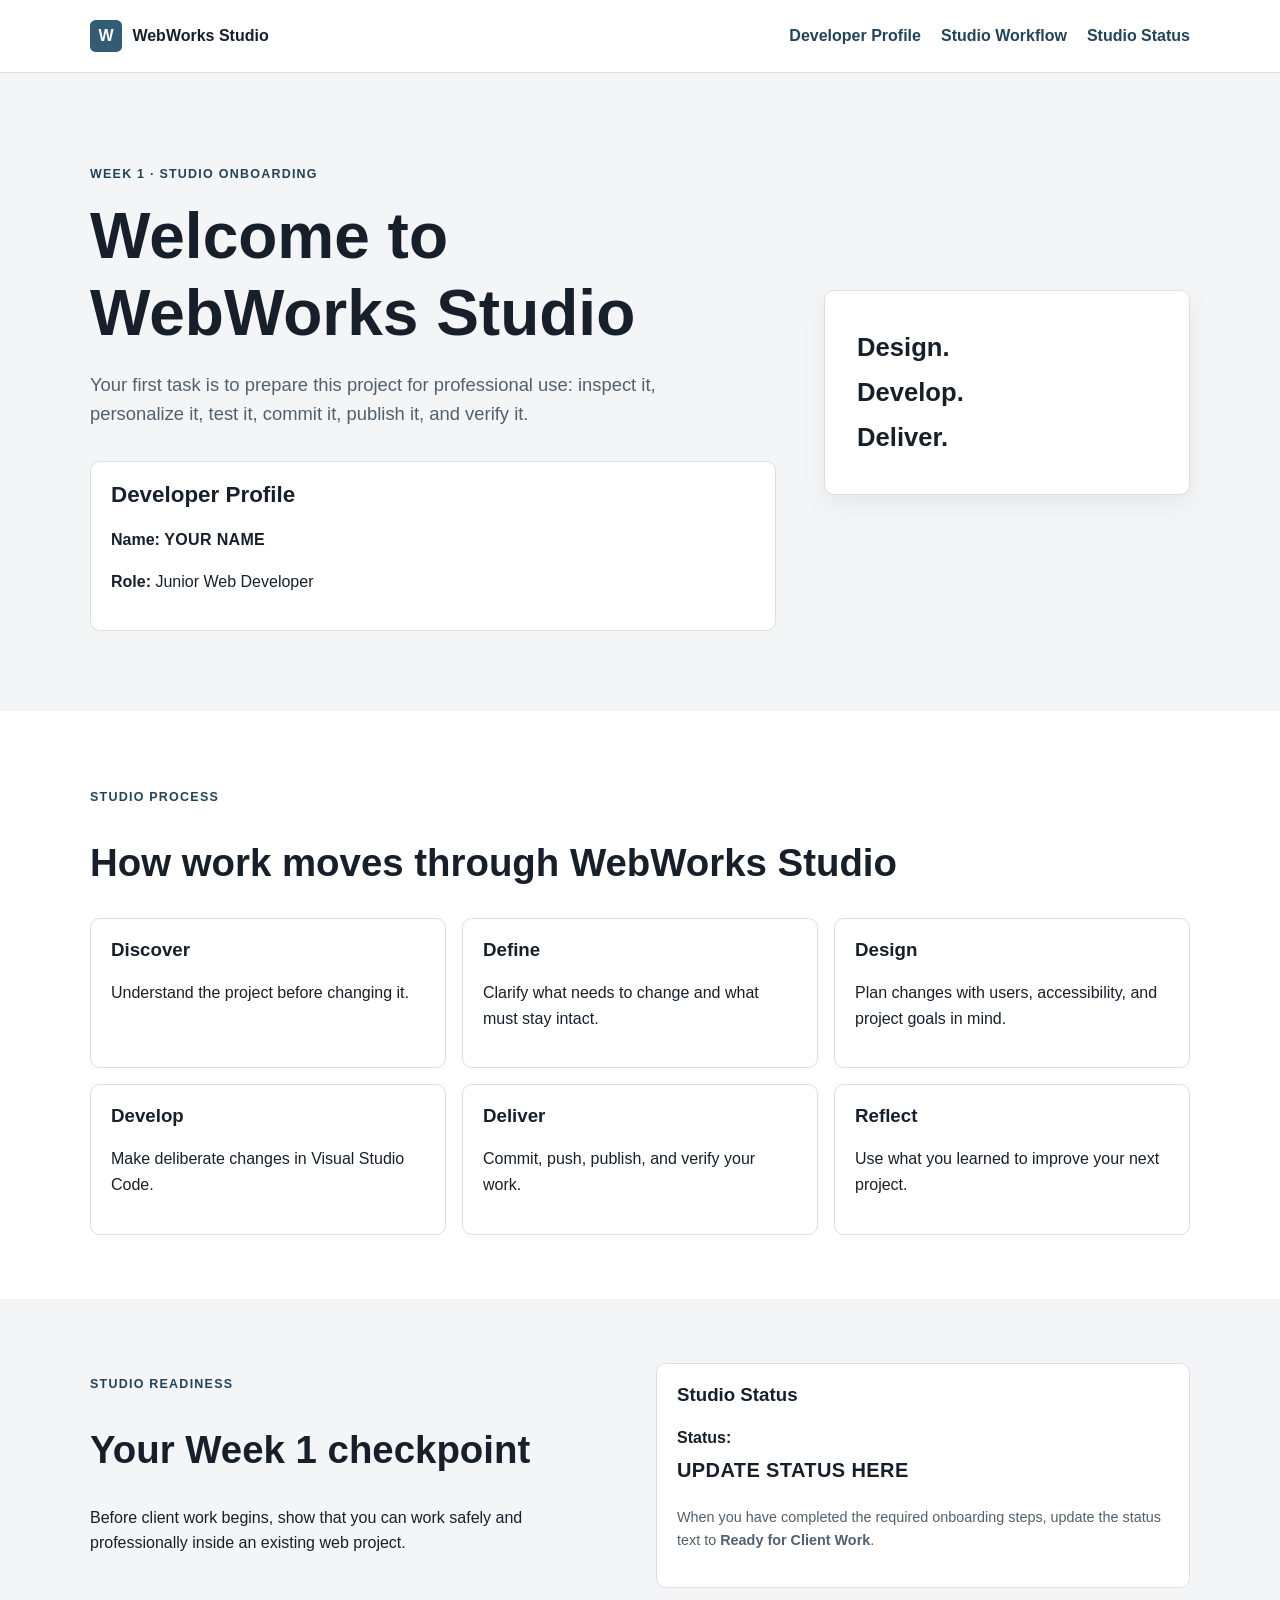
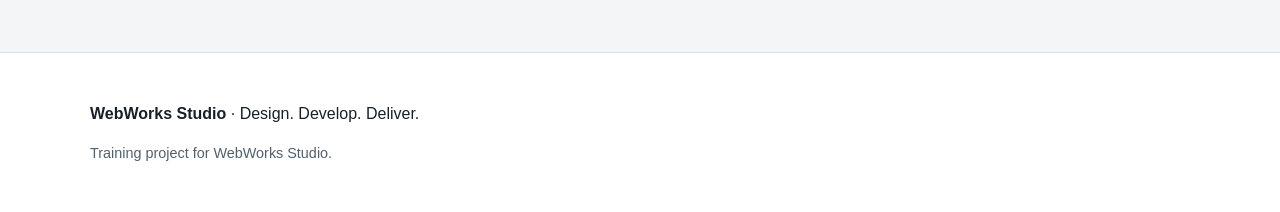
==== index.html @ 849c1912 "Added Files Hopefully after restarting this should work and no errors" ====
<!doctype html>
<html lang="en">
<head>
  <meta charset="utf-8">
  <meta name="viewport" content="width=device-width, initial-scale=1">
  <title>WebWorks Studio | Studio Onboarding</title>
  <link rel="stylesheet" href="css/styles.css">
</head>
<body>
  <a class="skip-link" href="#main-content">Skip to main content</a>

  <header class="site-header">
    <div class="container header-inner">
      <a class="brand" href="index.html" aria-label="WebWorks Studio home">
        <span class="brand-mark" aria-hidden="true">W</span>
        <span>WebWorks Studio</span>
      </a>

      <nav aria-label="Primary navigation">
        <ul class="nav-list">
          <li><a href="#profile">Developer Profile</a></li>
          <li><a href="#workflow">Studio Workflow</a></li>
          <li><a href="#status">Studio Status</a></li>
        </ul>
      </nav>
    </div>
  </header>

  <main id="main-content">
    <section class="hero" id="profile">
      <div class="container hero-grid">
        <div>
          <p class="eyebrow">Week 1 · Studio Onboarding</p>
          <h1>Welcome to WebWorks Studio</h1>
          <p class="lead">
            Your first task is to prepare this project for professional use:
            inspect it, personalize it, test it, commit it, publish it, and verify it.
          </p>

          <div class="profile-card" aria-labelledby="developer-heading">
            <h2 id="developer-heading">Developer Profile</h2>
            <p><strong>Name:</strong> <span class="placeholder">YOUR NAME</span></p>
            <p><strong>Role:</strong> Junior Web Developer</p>
          </div>
        </div>

        <div class="hero-card" aria-label="WebWorks Studio motto">
          <p>Design.</p>
          <p>Develop.</p>
          <p>Deliver.</p>
        </div>
      </div>
    </section>

    <section class="section" id="workflow">
      <div class="container">
        <p class="eyebrow">Studio Process</p>
        <h2>How work moves through WebWorks Studio</h2>

        <div class="workflow-grid">
          <article class="card">
            <h3>Discover</h3>
            <p>Understand the project before changing it.</p>
          </article>

          <article class="card">
            <h3>Define</h3>
            <p>Clarify what needs to change and what must stay intact.</p>
          </article>

          <article class="card">
            <h3>Design</h3>
            <p>Plan changes with users, accessibility, and project goals in mind.</p>
          </article>

          <article class="card">
            <h3>Develop</h3>
            <p>Make deliberate changes in Visual Studio Code.</p>
          </article>

          <article class="card">
            <h3>Deliver</h3>
            <p>Commit, push, publish, and verify your work.</p>
          </article>

          <article class="card">
            <h3>Reflect</h3>
            <p>Use what you learned to improve your next project.</p>
          </article>
        </div>
      </div>
    </section>

    <section class="section section-alt" id="status">
      <div class="container two-column">
        <div>
          <p class="eyebrow">Studio Readiness</p>
          <h2>Your Week 1 checkpoint</h2>
          <p>
            Before client work begins, show that you can work safely and professionally
            inside an existing web project.
          </p>
        </div>

        <div class="check-card">
          <h3>Studio Status</h3>
          <p class="status-label"><strong>Status:</strong></p>
          <p class="status-value placeholder">UPDATE STATUS HERE</p>
          <p class="small">
            When you have completed the required onboarding steps, update the status
            text to <strong>Ready for Client Work</strong>.
          </p>
        </div>
      </div>
    </section>
  </main>

  <footer class="site-footer">
    <div class="container">
      <p><strong>WebWorks Studio</strong> · Design. Develop. Deliver.</p>
      <p class="small">Training project for WebWorks Studio.</p>
    </div>
  </footer>
</body>
</html>
---- css/styles.css ----
:root {
  --ink: #17202a;
  --muted: #52606d;
  --paper: #ffffff;
  --soft: #f3f5f7;
  --accent: #315c74;
  --accent-dark: #234457;
  --border: #d9e0e5;
  --max-width: 1100px;
}

* { box-sizing: border-box; }

html { scroll-behavior: smooth; }

body {
  margin: 0;
  font-family: Arial, Helvetica, sans-serif;
  line-height: 1.6;
  color: var(--ink);
  background: var(--paper);
}

a { color: var(--accent-dark); }

a:focus-visible {
  outline: 3px solid #111;
  outline-offset: 3px;
}

.container {
  width: min(92%, var(--max-width));
  margin-inline: auto;
}

.skip-link {
  position: absolute;
  left: -9999px;
  top: 0;
  background: #fff;
  padding: .75rem 1rem;
  z-index: 10;
}

.skip-link:focus {
  left: 1rem;
  top: 1rem;
}

.site-header {
  border-bottom: 1px solid var(--border);
  background: #fff;
}

.header-inner {
  min-height: 72px;
  display: flex;
  align-items: center;
  justify-content: space-between;
  gap: 2rem;
}

.brand {
  display: inline-flex;
  align-items: center;
  gap: .65rem;
  color: var(--ink);
  text-decoration: none;
  font-weight: 700;
}

.brand-mark {
  display: grid;
  place-items: center;
  width: 2rem;
  height: 2rem;
  border-radius: .35rem;
  background: var(--accent);
  color: #fff;
}

.nav-list {
  display: flex;
  gap: 1.25rem;
  list-style: none;
  padding: 0;
  margin: 0;
}

.nav-list a {
  text-decoration: none;
  font-weight: 600;
}

.hero {
  padding: 5rem 0;
  background: var(--soft);
}

.hero-grid {
  display: grid;
  grid-template-columns: 1.5fr .8fr;
  gap: 3rem;
  align-items: center;
}

.eyebrow {
  text-transform: uppercase;
  letter-spacing: .1em;
  font-size: .78rem;
  font-weight: 700;
  color: var(--accent-dark);
}

h1, h2, h3 { line-height: 1.2; }

h1 {
  font-size: clamp(2.4rem, 5vw, 4.5rem);
  margin: .3rem 0 1rem;
}

h2 {
  font-size: clamp(1.8rem, 3vw, 2.5rem);
}

.lead {
  max-width: 62ch;
  font-size: 1.15rem;
  color: var(--muted);
}

.hero-card,
.profile-card,
.card,
.check-card {
  border: 1px solid var(--border);
  border-radius: .6rem;
  background: #fff;
}

.hero-card {
  padding: 2rem;
  box-shadow: 0 10px 25px rgba(0, 0, 0, .06);
}

.hero-card p {
  margin: .25rem 0;
  font-size: 1.6rem;
  font-weight: 700;
}

.profile-card {
  margin-top: 2rem;
  padding: 1.25rem;
}

.profile-card h2 {
  margin-top: 0;
  font-size: 1.4rem;
}

.placeholder {
  font-weight: 700;
  letter-spacing: .02em;
}

.section { padding: 4rem 0; }

.section-alt { background: var(--soft); }

.workflow-grid {
  display: grid;
  grid-template-columns: repeat(3, 1fr);
  gap: 1rem;
  margin-top: 2rem;
}

.card,
.check-card {
  padding: 1.25rem;
}

.card h3,
.check-card h3 {
  margin-top: 0;
}

.two-column {
  display: grid;
  grid-template-columns: 1fr 1fr;
  gap: 2rem;
  align-items: start;
}

.status-label {
  margin-bottom: .25rem;
}

.status-value {
  margin-top: 0;
  font-size: 1.25rem;
}

.site-footer {
  padding: 2rem 0;
  border-top: 1px solid var(--border);
}

.small {
  font-size: .9rem;
  color: var(--muted);
}

@media (max-width: 760px) {
  .header-inner {
    align-items: flex-start;
    flex-direction: column;
    padding: 1rem 0;
  }

  .nav-list {
    flex-wrap: wrap;
  }

  .hero-grid,
  .two-column,
  .workflow-grid {
    grid-template-columns: 1fr;
  }

  .hero {
    padding: 3rem 0;
  }
}
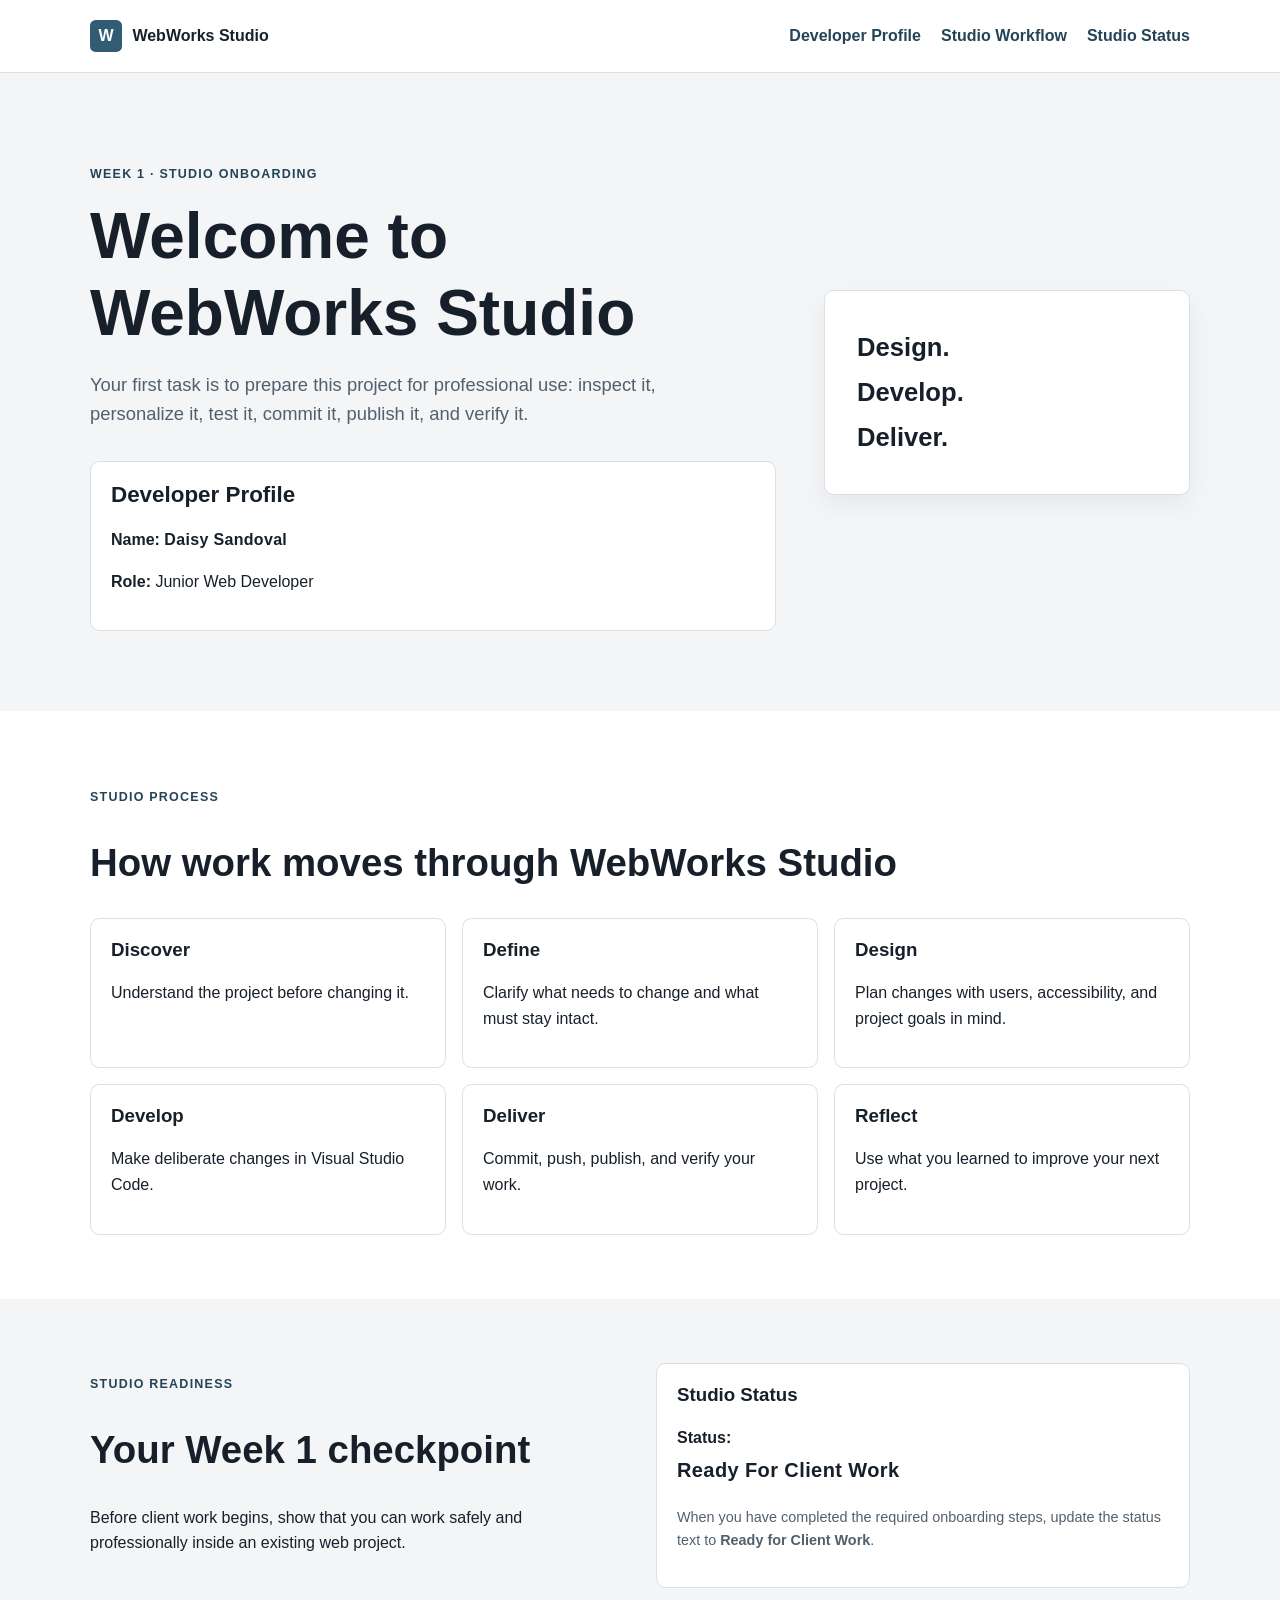
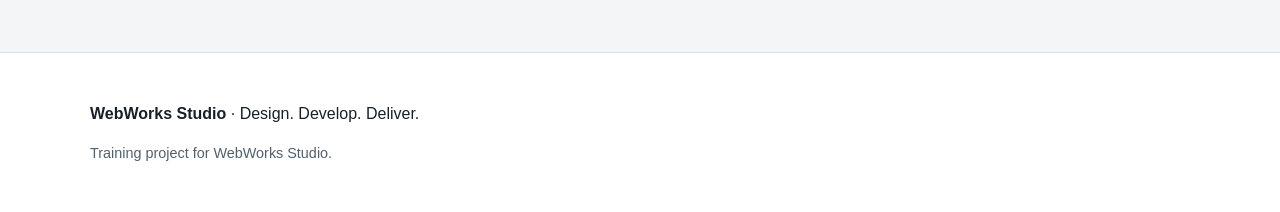
==== commit 527e4450: "Update WebWorks Studios Fixed the original problem will do another test as a safety precaution. upda" ====
--- a/index.html
+++ b/index.html
@@ -39,7 +39,7 @@
 
           <div class="profile-card" aria-labelledby="developer-heading">
             <h2 id="developer-heading">Developer Profile</h2>
-            <p><strong>Name:</strong> <span class="placeholder">YOUR NAME</span></p>
+            <p><strong>Name:</strong> <span class="placeholder">Daisy Sandoval</span></p>
             <p><strong>Role:</strong> Junior Web Developer</p>
           </div>
         </div>
@@ -105,7 +105,7 @@
         <div class="check-card">
           <h3>Studio Status</h3>
           <p class="status-label"><strong>Status:</strong></p>
-          <p class="status-value placeholder">UPDATE STATUS HERE</p>
+          <p class="status-value placeholder">Ready For Client Work</p>
           <p class="small">
             When you have completed the required onboarding steps, update the status
             text to <strong>Ready for Client Work</strong>.
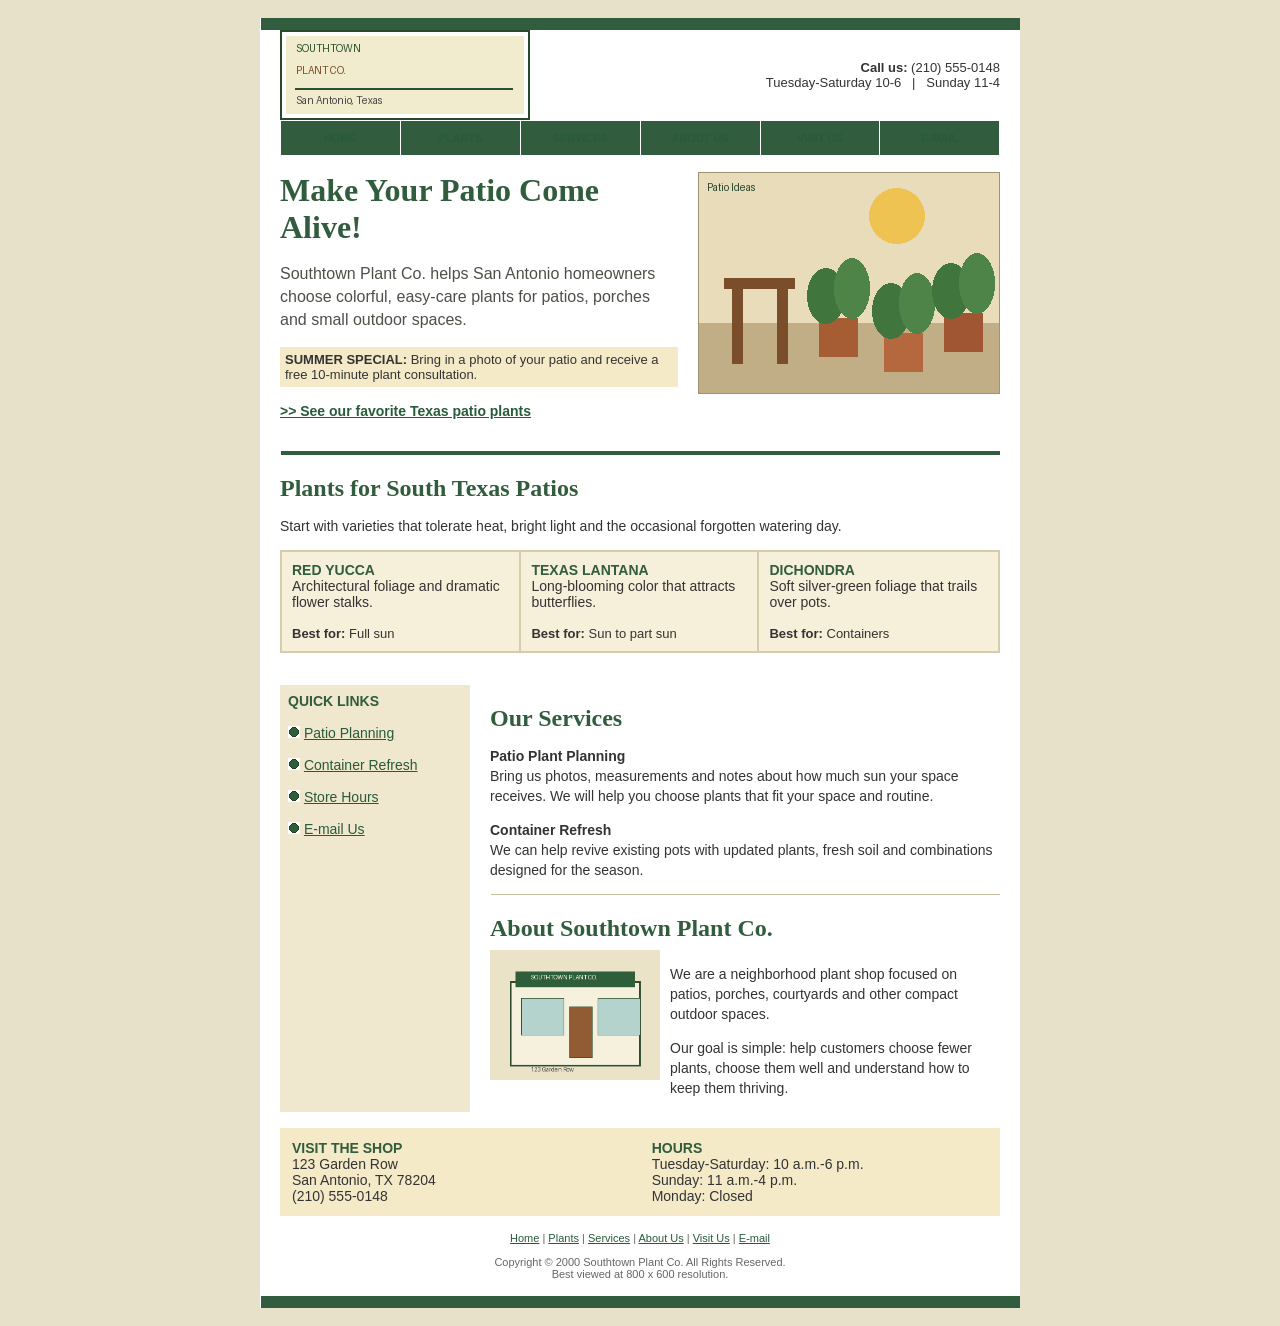
==== commit d1dabe37: "legacy-modernization/ Long Day just Working." ====
--- a/index.html
+++ b/index.html
@@ -1,125 +1,250 @@
-<!doctype html>
-<html lang="en">
+<!DOCTYPE HTML PUBLIC "-//W3C//DTD HTML 4.01 Transitional//EN"
+  "http://www.w3.org/TR/html4/loose.dtd">
+<html>
 <head>
-  <meta charset="utf-8">
-  <meta name="viewport" content="width=device-width, initial-scale=1">
-  <title>WebWorks Studio | Studio Onboarding</title>
-  <link rel="stylesheet" href="css/styles.css">
+  <title>Southtown Plant Co. - San Antonio Plants and Patio Ideas</title>
+  <meta http-equiv="Content-Type" content="text/html; charset=utf-8">
+  <meta name="description" content="Southtown Plant Co. offers plants and patio ideas for San Antonio homes.">
+  <link rel="stylesheet" type="text/css" href="css/site.css">
 </head>
-<body>
-  <a class="skip-link" href="#main-content">Skip to main content</a>
-
-  <header class="site-header">
-    <div class="container header-inner">
-      <a class="brand" href="index.html" aria-label="WebWorks Studio home">
-        <span class="brand-mark" aria-hidden="true">W</span>
-        <span>WebWorks Studio</span>
-      </a>
-
-      <nav aria-label="Primary navigation">
-        <ul class="nav-list">
-          <li><a href="#profile">Developer Profile</a></li>
-          <li><a href="#workflow">Studio Workflow</a></li>
-          <li><a href="#status">Studio Status</a></li>
-        </ul>
-      </nav>
-    </div>
-  </header>
-
-  <main id="main-content">
-    <section class="hero" id="profile">
-      <div class="container hero-grid">
-        <div>
-          <p class="eyebrow">Week 1 · Studio Onboarding</p>
-          <h1>Welcome to WebWorks Studio</h1>
-          <p class="lead">
-            Your first task is to prepare this project for professional use:
-            inspect it, personalize it, test it, commit it, publish it, and verify it.
-          </p>
-
-          <div class="profile-card" aria-labelledby="developer-heading">
-            <h2 id="developer-heading">Developer Profile</h2>
-            <p><strong>Name:</strong> <span class="placeholder">Daisy Sandoval</span></p>
-            <p><strong>Role:</strong> Junior Web Developer</p>
-          </div>
-        </div>
-
-        <div class="hero-card" aria-label="WebWorks Studio motto">
-          <p>Design.</p>
-          <p>Develop.</p>
-          <p>Deliver.</p>
-        </div>
+
+<body bgcolor="#E8E1C9" text="#333333" link="#285B39" vlink="#6C4E32" alink="#993300">
+
+<center>
+
+<table width="760" border="0" cellspacing="0" cellpadding="0" bgcolor="#FFFFFF">
+  <tr>
+    <td colspan="3" height="12" bgcolor="#315C3D">
+      <img src="images/spacer.gif" width="1" height="12" alt="">
+    </td>
+  </tr>
+
+  <tr>
+    <td width="20"><img src="images/spacer.gif" width="20" height="1" alt=""></td>
+    <td width="720">
+
+      <table width="720" border="0" cellspacing="0" cellpadding="0">
+        <tr>
+          <td width="270" valign="middle">
+            <a href="index.html"><img src="images/logo.gif" width="250" height="90" border="0" alt="Southtown Plant Company"></a>
+          </td>
+          <td width="450" align="right" valign="middle">
+            <font face="Arial, Helvetica, sans-serif" size="2">
+              <b>Call us:</b> (210) 555-0148<br>
+              Tuesday-Saturday 10-6 &nbsp; | &nbsp; Sunday 11-4
+            </font>
+          </td>
+        </tr>
+      </table>
+
+      <table width="720" border="0" cellspacing="1" cellpadding="0" bgcolor="#FFFFFF">
+        <tr>
+          <td class="navcell" width="120" align="center"><a href="index.html">HOME</a></td>
+          <td class="navcell" width="120" align="center"><a href="#plants">PLANTS</a></td>
+          <td class="navcell" width="120" align="center"><a href="#services">SERVICES</a></td>
+          <td class="navcell" width="120" align="center"><a href="#about">ABOUT US</a></td>
+          <td class="navcell" width="120" align="center"><a href="#visit">VISIT US</a></td>
+          <td class="navcell" width="120" align="center"><a href="mailto:hello@example.com">E-MAIL</a></td>
+        </tr>
+      </table>
+
+      <img src="images/spacer.gif" width="1" height="16" alt="">
+
+      <table width="720" border="0" cellspacing="0" cellpadding="0">
+        <tr>
+          <td width="420" valign="top">
+            <font face="Georgia, Times New Roman, serif" size="6" color="#315C3D">
+              <b>Make Your Patio Come Alive!</b>
+            </font>
+
+            <p class="intro">
+              Southtown Plant Co. helps San Antonio homeowners choose colorful,
+              easy-care plants for patios, porches and small outdoor spaces.
+            </p>
+
+            <table border="0" cellspacing="0" cellpadding="5" bgcolor="#F4EAC8">
+              <tr>
+                <td>
+                  <font face="Arial, Helvetica, sans-serif" size="2">
+                    <b>SUMMER SPECIAL:</b> Bring in a photo of your patio and receive
+                    a free 10-minute plant consultation.
+                  </font>
+                </td>
+              </tr>
+            </table>
+
+            <p><a href="#plants"><b>&gt;&gt; See our favorite Texas patio plants</b></a></p>
+          </td>
+
+          <td width="20"><img src="images/spacer.gif" width="20" height="1" alt=""></td>
+
+          <td width="280" valign="top" align="right">
+            <img src="images/patio.gif" width="300" height="220"
+                 alt="Sunny patio with potted plants and a chair" class="photo">
+          </td>
+        </tr>
+      </table>
+
+      <br>
+
+      <table width="720" border="0" cellspacing="0" cellpadding="0">
+        <tr>
+          <td bgcolor="#315C3D" height="4"><img src="images/spacer.gif" width="1" height="4" alt=""></td>
+        </tr>
+      </table>
+
+      <a name="plants"></a>
+      <h2>Plants for South Texas Patios</h2>
+      <p>
+        Start with varieties that tolerate heat, bright light and the occasional forgotten watering day.
+      </p>
+
+      <table width="720" border="1" bordercolor="#D5CCAE" cellspacing="0" cellpadding="10">
+        <tr bgcolor="#F6F0DA">
+          <td width="240" valign="top">
+            <b><font color="#315C3D">RED YUCCA</font></b><br>
+            Architectural foliage and dramatic flower stalks.<br><br>
+            <font size="2"><b>Best for:</b> Full sun</font>
+          </td>
+
+          <td width="240" valign="top">
+            <b><font color="#315C3D">TEXAS LANTANA</font></b><br>
+            Long-blooming color that attracts butterflies.<br><br>
+            <font size="2"><b>Best for:</b> Sun to part sun</font>
+          </td>
+
+          <td width="240" valign="top">
+            <b><font color="#315C3D">DICHONDRA</font></b><br>
+            Soft silver-green foliage that trails over pots.<br><br>
+            <font size="2"><b>Best for:</b> Containers</font>
+          </td>
+        </tr>
+      </table>
+
+      <br><br>
+
+      <table width="720" border="0" cellspacing="0" cellpadding="0">
+        <tr>
+          <td width="190" valign="top" bgcolor="#EFE7CE">
+
+            <table width="190" border="0" cellspacing="0" cellpadding="8">
+              <tr>
+                <td>
+                  <b><font color="#315C3D">QUICK LINKS</font></b><br><br>
+
+                  <img src="images/bullet.gif" width="12" height="12" alt="">
+                  <a href="#services">Patio Planning</a><br><br>
+
+                  <img src="images/bullet.gif" width="12" height="12" alt="">
+                  <a href="#services">Container Refresh</a><br><br>
+
+                  <img src="images/bullet.gif" width="12" height="12" alt="">
+                  <a href="#visit">Store Hours</a><br><br>
+
+                  <img src="images/bullet.gif" width="12" height="12" alt="">
+                  <a href="mailto:hello@example.com">E-mail Us</a>
+                </td>
+              </tr>
+            </table>
+
+          </td>
+
+          <td width="20"><img src="images/spacer.gif" width="20" height="1" alt=""></td>
+
+          <td width="510" valign="top">
+
+            <a name="services"></a>
+            <h2>Our Services</h2>
+
+            <p><b>Patio Plant Planning</b><br>
+              Bring us photos, measurements and notes about how much sun your space receives.
+              We will help you choose plants that fit your space and routine.
+            </p>
+
+            <p><b>Container Refresh</b><br>
+              We can help revive existing pots with updated plants, fresh soil and combinations
+              designed for the season.
+            </p>
+
+            <table width="510" border="0" cellspacing="0" cellpadding="0">
+              <tr><td height="1" bgcolor="#C8BE9D"><img src="images/spacer.gif" width="1" height="1" alt=""></td></tr>
+            </table>
+
+            <a name="about"></a>
+            <h2>About Southtown Plant Co.</h2>
+
+            <table width="510" border="0" cellspacing="0" cellpadding="0">
+              <tr>
+                <td width="180" valign="top">
+                  <img src="images/storefront.gif" width="170" height="130"
+                       alt="Southtown Plant Company storefront">
+                </td>
+                <td width="330" valign="top">
+                  <p>
+                    We are a neighborhood plant shop focused on patios, porches,
+                    courtyards and other compact outdoor spaces.
+                  </p>
+                  <p>
+                    Our goal is simple: help customers choose fewer plants,
+                    choose them well and understand how to keep them thriving.
+                  </p>
+                </td>
+              </tr>
+            </table>
+
+          </td>
+        </tr>
+      </table>
+
+      <br>
+
+      <a name="visit"></a>
+      <table width="720" border="0" cellspacing="0" cellpadding="12" bgcolor="#F4EAC8">
+        <tr>
+          <td width="360" valign="top">
+            <b><font color="#315C3D">VISIT THE SHOP</font></b><br>
+            123 Garden Row<br>
+            San Antonio, TX 78204<br>
+            (210) 555-0148
+          </td>
+
+          <td width="360" valign="top">
+            <b><font color="#315C3D">HOURS</font></b><br>
+            Tuesday-Saturday: 10 a.m.-6 p.m.<br>
+            Sunday: 11 a.m.-4 p.m.<br>
+            Monday: Closed
+          </td>
+        </tr>
+      </table>
+
+      <br>
+
+      <div align="center" class="footertext">
+        <a href="index.html">Home</a> |
+        <a href="#plants">Plants</a> |
+        <a href="#services">Services</a> |
+        <a href="#about">About Us</a> |
+        <a href="#visit">Visit Us</a> |
+        <a href="mailto:hello@example.com">E-mail</a>
+        <br><br>
+        Copyright &copy; 2000 Southtown Plant Co. All Rights Reserved.<br>
+        Best viewed at 800 x 600 resolution.
       </div>
-    </section>
-
-    <section class="section" id="workflow">
-      <div class="container">
-        <p class="eyebrow">Studio Process</p>
-        <h2>How work moves through WebWorks Studio</h2>
-
-        <div class="workflow-grid">
-          <article class="card">
-            <h3>Discover</h3>
-            <p>Understand the project before changing it.</p>
-          </article>
-
-          <article class="card">
-            <h3>Define</h3>
-            <p>Clarify what needs to change and what must stay intact.</p>
-          </article>
-
-          <article class="card">
-            <h3>Design</h3>
-            <p>Plan changes with users, accessibility, and project goals in mind.</p>
-          </article>
-
-          <article class="card">
-            <h3>Develop</h3>
-            <p>Make deliberate changes in Visual Studio Code.</p>
-          </article>
-
-          <article class="card">
-            <h3>Deliver</h3>
-            <p>Commit, push, publish, and verify your work.</p>
-          </article>
-
-          <article class="card">
-            <h3>Reflect</h3>
-            <p>Use what you learned to improve your next project.</p>
-          </article>
-        </div>
-      </div>
-    </section>
-
-    <section class="section section-alt" id="status">
-      <div class="container two-column">
-        <div>
-          <p class="eyebrow">Studio Readiness</p>
-          <h2>Your Week 1 checkpoint</h2>
-          <p>
-            Before client work begins, show that you can work safely and professionally
-            inside an existing web project.
-          </p>
-        </div>
-
-        <div class="check-card">
-          <h3>Studio Status</h3>
-          <p class="status-label"><strong>Status:</strong></p>
-          <p class="status-value placeholder">Ready For Client Work</p>
-          <p class="small">
-            When you have completed the required onboarding steps, update the status
-            text to <strong>Ready for Client Work</strong>.
-          </p>
-        </div>
-      </div>
-    </section>
-  </main>
-
-  <footer class="site-footer">
-    <div class="container">
-      <p><strong>WebWorks Studio</strong> · Design. Develop. Deliver.</p>
-      <p class="small">Training project for WebWorks Studio.</p>
-    </div>
-  </footer>
+
+      <br>
+
+    </td>
+    <td width="20"><img src="images/spacer.gif" width="20" height="1" alt=""></td>
+  </tr>
+
+  <tr>
+    <td colspan="3" height="12" bgcolor="#315C3D">
+      <img src="images/spacer.gif" width="1" height="12" alt="">
+    </td>
+  </tr>
+</table>
+
+</center>
+
 </body>
 </html>
--- a/css/site.css
+++ b/css/site.css
@@ -0,0 +1,92 @@
+/* Southtown Plant Co. legacy style sheet
+   Last updated: 08/17/2000
+*/
+
+body {
+  margin-top: 18px;
+  margin-bottom: 18px;
+  font-family: Arial, Helvetica, sans-serif;
+  font-size: 14px;
+}
+
+p {
+  font-family: Arial, Helvetica, sans-serif;
+  font-size: 14px;
+  line-height: 20px;
+}
+
+.intro {
+  font-family: Arial, Helvetica, sans-serif;
+  font-size: 16px;
+  line-height: 23px;
+  color: #4C5148;
+}
+
+h2 {
+  font-family: Georgia, "Times New Roman", serif;
+  color: #315C3D;
+  font-size: 24px;
+  margin-bottom: 8px;
+}
+
+a {
+  color: #285B39;
+}
+
+a:hover {
+  color: #993300;
+}
+
+.navcell {
+  background-color: #315C3D;
+  height: 34px;
+}
+
+.navcell a {
+  font-family: Arial, Helvetica, sans-serif;
+  color: #FFFFFF;
+  font-size: 11px;
+  font-weight: bold;
+  text-decoration: none;
+}
+
+.navcell a:hover {
+  color: #FFF3B8;
+}
+
+.photo {
+  border: 1px solid #9E9475;
+}
+
+.footertext {
+  font-family: Arial, Helvetica, sans-serif;
+  font-size: 11px;
+  color: #666666;
+}
+
+.footertext a {
+  font-family: Arial, Helvetica, sans-serif;
+  font-size: 11px;
+}
+
+/* old notes
+.green { color: #315C3D; }
+*/
+
+td {
+  font-family: Arial, Helvetica, sans-serif;
+  font-size: 14px;
+}
+
+/* duplicate link rules from later update */
+a:link {
+  color: #285B39;
+}
+
+a:visited {
+  color: #6C4E32;
+}
+
+a:active {
+  color: #993300;
+}
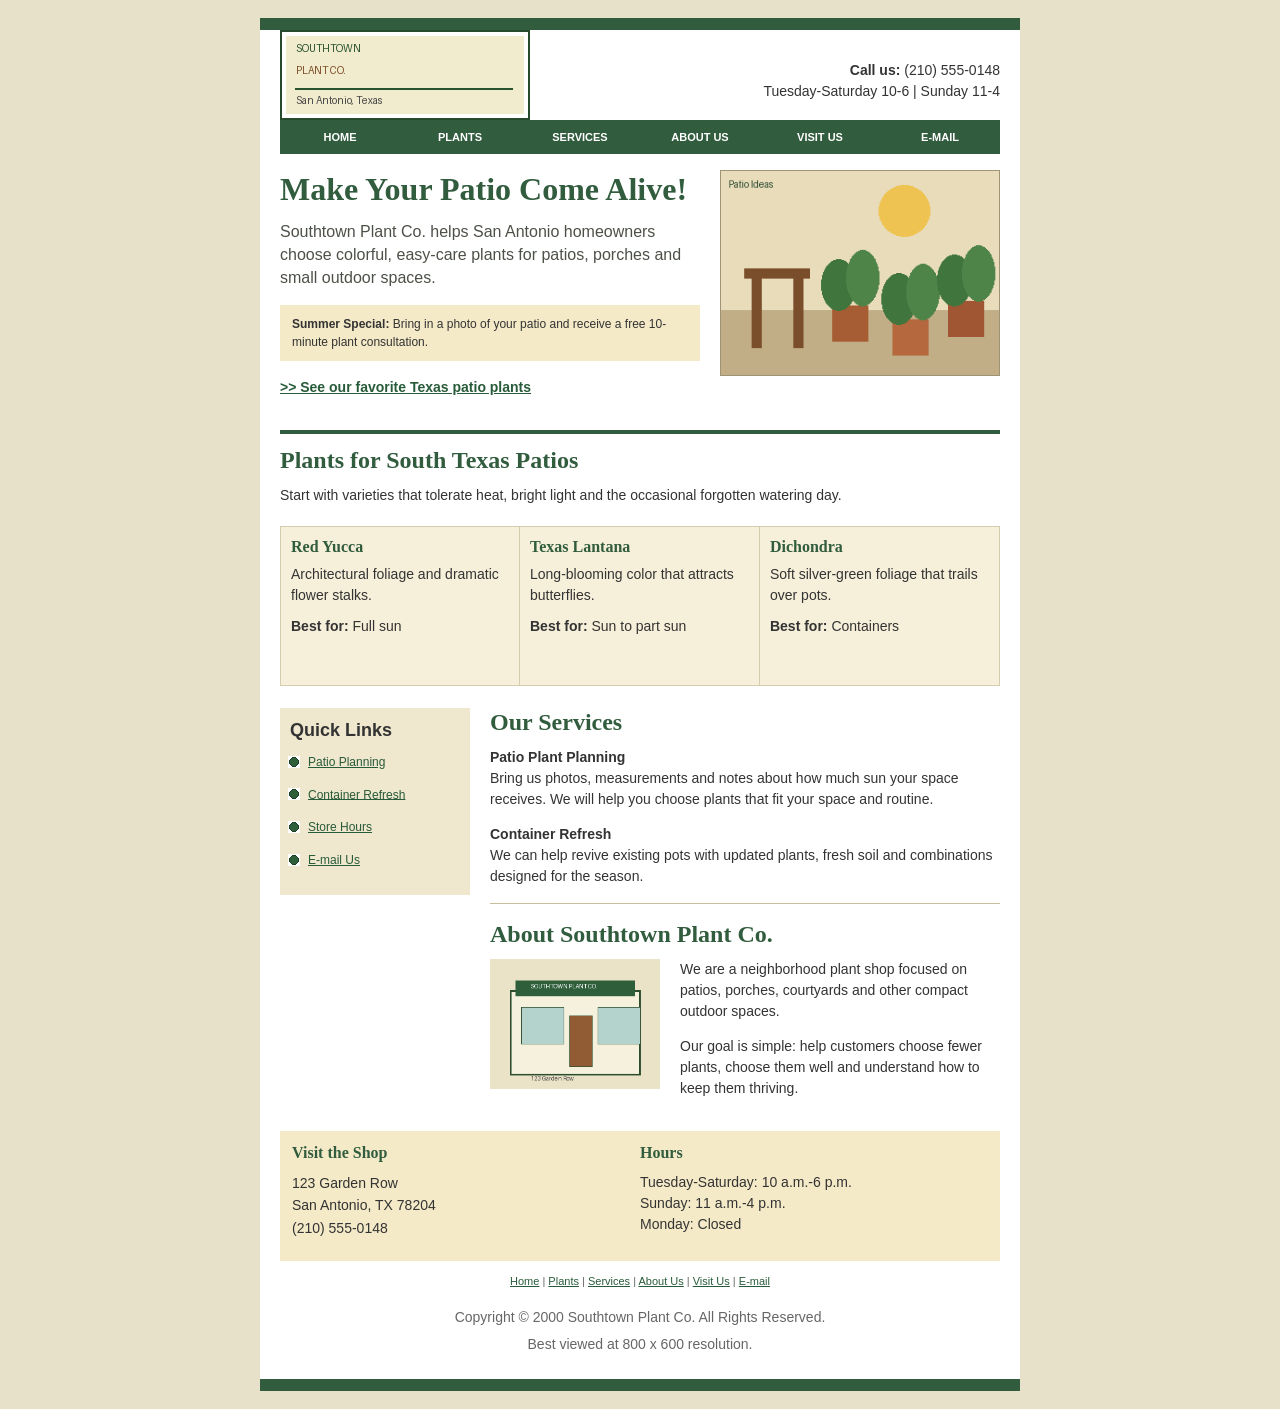
==== commit 05726501: "legacy-modernization/ part 2 Updated the size and made things a bit like updating how the website is" ====
--- a/index.html
+++ b/index.html
@@ -1,185 +1,132 @@
-<!DOCTYPE HTML PUBLIC "-//W3C//DTD HTML 4.01 Transitional//EN"
-  "http://www.w3.org/TR/html4/loose.dtd">
-<html>
-<head>
-  <title>Southtown Plant Co. - San Antonio Plants and Patio Ideas</title>
-  <meta http-equiv="Content-Type" content="text/html; charset=utf-8">
-  <meta name="description" content="Southtown Plant Co. offers plants and patio ideas for San Antonio homes.">
-  <link rel="stylesheet" type="text/css" href="css/site.css">
-</head>
+<!DOCTYPE html>
+<html lang="en">
+  <head>
+    <meta charset="utf-8">
+    <title>Southtown Plant Co. | San Antonio Plants &amp; Patio Ideas</title>
+    <meta name="description" content="Southtown Plant Co. offers plants and patio ideas for San Antonio homes.">
+    <meta name="viewport" content="width=device-width, initial-scale=1">
+    <link rel="stylesheet" href="css/site.css">
+  </head>
 
-<body bgcolor="#E8E1C9" text="#333333" link="#285B39" vlink="#6C4E32" alink="#993300">
+  <body>
+    <a class="skip-link" href="#main-content">Skip to main content</a>
 
-<center>
+    <div class="page-shell">
+      <div class="top-bar" aria-hidden="true"></div>
 
-<table width="760" border="0" cellspacing="0" cellpadding="0" bgcolor="#FFFFFF">
-  <tr>
-    <td colspan="3" height="12" bgcolor="#315C3D">
-      <img src="images/spacer.gif" width="1" height="12" alt="">
-    </td>
-  </tr>
+      <header class="site-header">
+        <div class="content-frame masthead">
+          <a class="brand" href="index.html" aria-label="Southtown Plant Co. home">
+            <img src="images/logo.gif" width="250" height="90" alt="Southtown Plant Company">
+          </a>
 
-  <tr>
-    <td width="20"><img src="images/spacer.gif" width="20" height="1" alt=""></td>
-    <td width="720">
+          <div class="contact-info" aria-label="Contact information">
+            <p><strong>Call us:</strong> (210) 555-0148</p>
+            <p>Tuesday-Saturday 10-6 | Sunday 11-4</p>
+          </div>
+        </div>
 
-      <table width="720" border="0" cellspacing="0" cellpadding="0">
-        <tr>
-          <td width="270" valign="middle">
-            <a href="index.html"><img src="images/logo.gif" width="250" height="90" border="0" alt="Southtown Plant Company"></a>
-          </td>
-          <td width="450" align="right" valign="middle">
-            <font face="Arial, Helvetica, sans-serif" size="2">
-              <b>Call us:</b> (210) 555-0148<br>
-              Tuesday-Saturday 10-6 &nbsp; | &nbsp; Sunday 11-4
-            </font>
-          </td>
-        </tr>
-      </table>
+        <nav class="main-nav" aria-label="Main navigation">
+          <ul>
+            <li><a href="index.html">Home</a></li>
+            <li><a href="#plants">Plants</a></li>
+            <li><a href="#services">Services</a></li>
+            <li><a href="#about">About Us</a></li>
+            <li><a href="#visit">Visit Us</a></li>
+            <li><a href="mailto:hello@example.com">E-mail</a></li>
+          </ul>
+        </nav>
+      </header>
 
-      <table width="720" border="0" cellspacing="1" cellpadding="0" bgcolor="#FFFFFF">
-        <tr>
-          <td class="navcell" width="120" align="center"><a href="index.html">HOME</a></td>
-          <td class="navcell" width="120" align="center"><a href="#plants">PLANTS</a></td>
-          <td class="navcell" width="120" align="center"><a href="#services">SERVICES</a></td>
-          <td class="navcell" width="120" align="center"><a href="#about">ABOUT US</a></td>
-          <td class="navcell" width="120" align="center"><a href="#visit">VISIT US</a></td>
-          <td class="navcell" width="120" align="center"><a href="mailto:hello@example.com">E-MAIL</a></td>
-        </tr>
-      </table>
-
-      <img src="images/spacer.gif" width="1" height="16" alt="">
-
-      <table width="720" border="0" cellspacing="0" cellpadding="0">
-        <tr>
-          <td width="420" valign="top">
-            <font face="Georgia, Times New Roman, serif" size="6" color="#315C3D">
-              <b>Make Your Patio Come Alive!</b>
-            </font>
+      <main id="main-content" class="content-frame">
+        <section class="hero" aria-labelledby="hero-heading">
+          <div class="hero-copy">
+            <h1 id="hero-heading">Make Your Patio Come Alive!</h1>
 
             <p class="intro">
               Southtown Plant Co. helps San Antonio homeowners choose colorful,
               easy-care plants for patios, porches and small outdoor spaces.
             </p>
 
-            <table border="0" cellspacing="0" cellpadding="5" bgcolor="#F4EAC8">
-              <tr>
-                <td>
-                  <font face="Arial, Helvetica, sans-serif" size="2">
-                    <b>SUMMER SPECIAL:</b> Bring in a photo of your patio and receive
-                    a free 10-minute plant consultation.
-                  </font>
-                </td>
-              </tr>
-            </table>
+            <div class="promo-banner" role="note">
+              <strong>Summer Special:</strong> Bring in a photo of your patio and receive
+              a free 10-minute plant consultation.
+            </div>
 
-            <p><a href="#plants"><b>&gt;&gt; See our favorite Texas patio plants</b></a></p>
-          </td>
+            <p class="cta"><a href="#plants">&gt;&gt; See our favorite Texas patio plants</a></p>
+          </div>
 
-          <td width="20"><img src="images/spacer.gif" width="20" height="1" alt=""></td>
+          <div class="hero-media">
+            <img src="images/patio.gif" width="300" height="220" alt="Sunny patio with potted plants and a chair" class="photo">
+          </div>
+        </section>
 
-          <td width="280" valign="top" align="right">
-            <img src="images/patio.gif" width="300" height="220"
-                 alt="Sunny patio with potted plants and a chair" class="photo">
-          </td>
-        </tr>
-      </table>
+        <div class="divider" aria-hidden="true"></div>
 
-      <br>
+        <section id="plants" aria-labelledby="plants-heading">
+          <h2 id="plants-heading">Plants for South Texas Patios</h2>
+          <p>
+            Start with varieties that tolerate heat, bright light and the occasional forgotten watering day.
+          </p>
 
-      <table width="720" border="0" cellspacing="0" cellpadding="0">
-        <tr>
-          <td bgcolor="#315C3D" height="4"><img src="images/spacer.gif" width="1" height="4" alt=""></td>
-        </tr>
-      </table>
+          <ul class="plant-grid" aria-label="Plant recommendations">
+            <li class="plant-item">
+              <h3>Red Yucca</h3>
+              <p>Architectural foliage and dramatic flower stalks.</p>
+              <p><strong>Best for:</strong> Full sun</p>
+            </li>
 
-      <a name="plants"></a>
-      <h2>Plants for South Texas Patios</h2>
-      <p>
-        Start with varieties that tolerate heat, bright light and the occasional forgotten watering day.
-      </p>
+            <li class="plant-item">
+              <h3>Texas Lantana</h3>
+              <p>Long-blooming color that attracts butterflies.</p>
+              <p><strong>Best for:</strong> Sun to part sun</p>
+            </li>
 
-      <table width="720" border="1" bordercolor="#D5CCAE" cellspacing="0" cellpadding="10">
-        <tr bgcolor="#F6F0DA">
-          <td width="240" valign="top">
-            <b><font color="#315C3D">RED YUCCA</font></b><br>
-            Architectural foliage and dramatic flower stalks.<br><br>
-            <font size="2"><b>Best for:</b> Full sun</font>
-          </td>
+            <li class="plant-item">
+              <h3>Dichondra</h3>
+              <p>Soft silver-green foliage that trails over pots.</p>
+              <p><strong>Best for:</strong> Containers</p>
+            </li>
+          </ul>
+        </section>
 
-          <td width="240" valign="top">
-            <b><font color="#315C3D">TEXAS LANTANA</font></b><br>
-            Long-blooming color that attracts butterflies.<br><br>
-            <font size="2"><b>Best for:</b> Sun to part sun</font>
-          </td>
+        <div class="content-columns">
+          <aside class="quick-links" aria-labelledby="quick-links-heading">
+            <h2 id="quick-links-heading">Quick Links</h2>
+            <ul>
+              <li><img src="images/bullet.gif" width="12" height="12" alt="" aria-hidden="true"><a href="#services">Patio Planning</a></li>
+              <li><img src="images/bullet.gif" width="12" height="12" alt="" aria-hidden="true"><a href="#services">Container Refresh</a></li>
+              <li><img src="images/bullet.gif" width="12" height="12" alt="" aria-hidden="true"><a href="#visit">Store Hours</a></li>
+              <li><img src="images/bullet.gif" width="12" height="12" alt="" aria-hidden="true"><a href="mailto:hello@example.com">E-mail Us</a></li>
+            </ul>
+          </aside>
 
-          <td width="240" valign="top">
-            <b><font color="#315C3D">DICHONDRA</font></b><br>
-            Soft silver-green foliage that trails over pots.<br><br>
-            <font size="2"><b>Best for:</b> Containers</font>
-          </td>
-        </tr>
-      </table>
+          <div class="services-column">
+            <section id="services" aria-labelledby="services-heading">
+              <h2 id="services-heading">Our Services</h2>
 
-      <br><br>
+              <p><strong>Patio Plant Planning</strong><br>
+                Bring us photos, measurements and notes about how much sun your space receives.
+                We will help you choose plants that fit your space and routine.
+              </p>
 
-      <table width="720" border="0" cellspacing="0" cellpadding="0">
-        <tr>
-          <td width="190" valign="top" bgcolor="#EFE7CE">
+              <p><strong>Container Refresh</strong><br>
+                We can help revive existing pots with updated plants, fresh soil and combinations
+                designed for the season.
+              </p>
+            </section>
 
-            <table width="190" border="0" cellspacing="0" cellpadding="8">
-              <tr>
-                <td>
-                  <b><font color="#315C3D">QUICK LINKS</font></b><br><br>
+            <div class="rule" aria-hidden="true"></div>
 
-                  <img src="images/bullet.gif" width="12" height="12" alt="">
-                  <a href="#services">Patio Planning</a><br><br>
+            <section id="about" aria-labelledby="about-heading">
+              <h2 id="about-heading">About Southtown Plant Co.</h2>
 
-                  <img src="images/bullet.gif" width="12" height="12" alt="">
-                  <a href="#services">Container Refresh</a><br><br>
+              <div class="about-layout">
+                <figure class="storefront-figure">
+                  <img src="images/storefront.gif" width="170" height="130" alt="Southtown Plant Company storefront">
+                </figure>
 
-                  <img src="images/bullet.gif" width="12" height="12" alt="">
-                  <a href="#visit">Store Hours</a><br><br>
-
-                  <img src="images/bullet.gif" width="12" height="12" alt="">
-                  <a href="mailto:hello@example.com">E-mail Us</a>
-                </td>
-              </tr>
-            </table>
-
-          </td>
-
-          <td width="20"><img src="images/spacer.gif" width="20" height="1" alt=""></td>
-
-          <td width="510" valign="top">
-
-            <a name="services"></a>
-            <h2>Our Services</h2>
-
-            <p><b>Patio Plant Planning</b><br>
-              Bring us photos, measurements and notes about how much sun your space receives.
-              We will help you choose plants that fit your space and routine.
-            </p>
-
-            <p><b>Container Refresh</b><br>
-              We can help revive existing pots with updated plants, fresh soil and combinations
-              designed for the season.
-            </p>
-
-            <table width="510" border="0" cellspacing="0" cellpadding="0">
-              <tr><td height="1" bgcolor="#C8BE9D"><img src="images/spacer.gif" width="1" height="1" alt=""></td></tr>
-            </table>
-
-            <a name="about"></a>
-            <h2>About Southtown Plant Co.</h2>
-
-            <table width="510" border="0" cellspacing="0" cellpadding="0">
-              <tr>
-                <td width="180" valign="top">
-                  <img src="images/storefront.gif" width="170" height="130"
-                       alt="Southtown Plant Company storefront">
-                </td>
-                <td width="330" valign="top">
+                <div class="about-copy">
                   <p>
                     We are a neighborhood plant shop focused on patios, porches,
                     courtyards and other compact outdoor spaces.
@@ -188,63 +135,49 @@
                     Our goal is simple: help customers choose fewer plants,
                     choose them well and understand how to keep them thriving.
                   </p>
-                </td>
-              </tr>
-            </table>
+                </div>
+              </div>
+            </section>
+          </div>
+        </div>
 
-          </td>
-        </tr>
-      </table>
+        <section id="visit" class="visit-section" aria-labelledby="visit-heading">
+          <h2 id="visit-heading" class="sr-only">Visit the shop</h2>
+          <div class="visit-grid">
+            <div class="visit-card">
+              <h3>Visit the Shop</h3>
+              <address>
+                123 Garden Row<br>
+                San Antonio, TX 78204<br>
+                (210) 555-0148
+              </address>
+            </div>
 
-      <br>
+            <div class="visit-card">
+              <h3>Hours</h3>
+              <p>Tuesday-Saturday: 10 a.m.-6 p.m.<br>
+                Sunday: 11 a.m.-4 p.m.<br>
+                Monday: Closed</p>
+            </div>
+          </div>
+        </section>
+      </main>
 
-      <a name="visit"></a>
-      <table width="720" border="0" cellspacing="0" cellpadding="12" bgcolor="#F4EAC8">
-        <tr>
-          <td width="360" valign="top">
-            <b><font color="#315C3D">VISIT THE SHOP</font></b><br>
-            123 Garden Row<br>
-            San Antonio, TX 78204<br>
-            (210) 555-0148
-          </td>
+      <footer class="site-footer">
+        <nav class="footer-nav" aria-label="Footer navigation">
+          <a href="index.html">Home</a> |
+          <a href="#plants">Plants</a> |
+          <a href="#services">Services</a> |
+          <a href="#about">About Us</a> |
+          <a href="#visit">Visit Us</a> |
+          <a href="mailto:hello@example.com">E-mail</a>
+        </nav>
 
-          <td width="360" valign="top">
-            <b><font color="#315C3D">HOURS</font></b><br>
-            Tuesday-Saturday: 10 a.m.-6 p.m.<br>
-            Sunday: 11 a.m.-4 p.m.<br>
-            Monday: Closed
-          </td>
-        </tr>
-      </table>
+        <p>Copyright &copy; 2000 Southtown Plant Co. All Rights Reserved.</p>
+        <p>Best viewed at 800 x 600 resolution.</p>
+      </footer>
 
-      <br>
-
-      <div align="center" class="footertext">
-        <a href="index.html">Home</a> |
-        <a href="#plants">Plants</a> |
-        <a href="#services">Services</a> |
-        <a href="#about">About Us</a> |
-        <a href="#visit">Visit Us</a> |
-        <a href="mailto:hello@example.com">E-mail</a>
-        <br><br>
-        Copyright &copy; 2000 Southtown Plant Co. All Rights Reserved.<br>
-        Best viewed at 800 x 600 resolution.
-      </div>
-
-      <br>
-
-    </td>
-    <td width="20"><img src="images/spacer.gif" width="20" height="1" alt=""></td>
-  </tr>
-
-  <tr>
-    <td colspan="3" height="12" bgcolor="#315C3D">
-      <img src="images/spacer.gif" width="1" height="12" alt="">
-    </td>
-  </tr>
-</table>
-
-</center>
-
-</body>
+      <div class="bottom-bar" aria-hidden="true"></div>
+    </div>
+  </body>
 </html>
--- a/css/site.css
+++ b/css/site.css
@@ -1,92 +1,392 @@
-/* Southtown Plant Co. legacy style sheet
-   Last updated: 08/17/2000
+/* Southtown Plant Co.
+   Legacy stylesheet with a clearer structure and fixed-width layout.
 */
 
+:root {
+  --page-bg: #e8e1c9;
+  --panel-bg: #ffffff;
+  --top-bar: #315c3d;
+  --accent: #315c3d;
+  --dark-accent: #234457;
+  --text: #333333;
+  --muted: #4c5148;
+  --highlight: #f4eac8;
+  --soft: #efe7ce;
+  --rule: #c8be9d;
+  --border: #d5ccae;
+  --link: #285b39;
+  --visited: #6c4e32;
+  --hover: #993300;
+}
+
+* {
+  box-sizing: border-box;
+}
+
+html {
+  scroll-behavior: smooth;
+}
+
 body {
-  margin-top: 18px;
-  margin-bottom: 18px;
+  margin: 0;
+  background: var(--page-bg);
+  color: var(--text);
   font-family: Arial, Helvetica, sans-serif;
   font-size: 14px;
+  line-height: 1.5;
+}
+
+img {
+  display: block;
+  max-width: 100%;
+  height: auto;
+  border: 0;
+}
+
+p,
+li,
+address {
+  font-size: 14px;
+  line-height: 1.5;
 }
 
 p {
-  font-family: Arial, Helvetica, sans-serif;
-  font-size: 14px;
-  line-height: 20px;
+  margin: 0 0 1em;
+}
+
+strong,
+b {
+  font-weight: 700;
+}
+
+a {
+  color: var(--link);
+}
+
+a:hover {
+  color: var(--hover);
+}
+
+a:visited {
+  color: var(--visited);
+}
+
+a:active {
+  color: var(--hover);
+}
+
+a:focus-visible {
+  outline: 3px solid #111111;
+  outline-offset: 3px;
+}
+
+.skip-link {
+  position: absolute;
+  left: -9999px;
+  top: 0;
+  z-index: 10;
+  padding: 0.75rem 1rem;
+  background: #ffffff;
+}
+
+.skip-link:focus {
+  left: 1rem;
+  top: 1rem;
+}
+
+.page-shell {
+  width: 760px;
+  margin: 18px auto;
+  background: var(--panel-bg);
+}
+
+.content-frame {
+  width: 720px;
+  margin: 0 auto;
+}
+
+.top-bar,
+.bottom-bar {
+  height: 12px;
+  background: var(--top-bar);
+}
+
+.site-header {
+  background: #ffffff;
+}
+
+.masthead {
+  overflow: hidden;
+}
+
+.brand {
+  float: left;
+  display: block;
+  width: 270px;
+}
+
+.contact-info {
+  float: right;
+  width: 450px;
+  padding-top: 30px;
+  text-align: right;
+  font-size: 12px;
+}
+
+.contact-info p {
+  margin: 0;
+}
+
+.main-nav {
+  width: 720px;
+  margin: 0 auto;
+}
+
+.main-nav ul {
+  list-style: none;
+  margin: 0;
+  padding: 0;
+  overflow: hidden;
+}
+
+.main-nav li {
+  float: left;
+  width: 120px;
+  height: 34px;
+  background: var(--top-bar);
+  text-align: center;
+}
+
+.main-nav a {
+  display: block;
+  color: #ffffff;
+  font-size: 11px;
+  font-weight: 700;
+  line-height: 34px;
+  text-decoration: none;
+  text-transform: uppercase;
+}
+
+.main-nav a:hover {
+  color: #fff3b8;
+}
+
+.hero {
+  overflow: hidden;
+  padding-top: 16px;
+}
+
+.hero-copy {
+  float: left;
+  width: 420px;
+}
+
+.hero-copy h1,
+.hero-copy h2,
+.hero-copy h3,
+section h2,
+section h3,
+.visit-card h3 {
+  color: var(--accent);
+  font-family: Georgia, "Times New Roman", serif;
+}
+
+h1 {
+  margin: 0 0 12px;
+  font-size: 32px;
+  line-height: 1.2;
+}
+
+h2 {
+  margin: 0 0 10px;
+  font-size: 24px;
+  line-height: 1.2;
+}
+
+h3 {
+  margin: 0 0 10px;
+  font-size: 16px;
+  line-height: 1.2;
 }
 
 .intro {
-  font-family: Arial, Helvetica, sans-serif;
   font-size: 16px;
   line-height: 23px;
-  color: #4C5148;
-}
-
-h2 {
-  font-family: Georgia, "Times New Roman", serif;
-  color: #315C3D;
-  font-size: 24px;
+  color: var(--muted);
+}
+
+.promo-banner {
+  background: var(--highlight);
+  padding: 10px 12px;
+  font-size: 12px;
+}
+
+.promo-banner strong {
+  font-size: 12px;
+}
+
+.cta {
+  margin-top: 16px;
+  font-weight: 700;
+}
+
+.hero-media {
+  float: right;
+  width: 280px;
+  text-align: right;
+}
+
+.photo {
+  border: 1px solid #9e9475;
+}
+
+.divider {
+  height: 4px;
+  margin: 18px 0 12px;
+  background: var(--top-bar);
+}
+
+.plant-grid {
+  list-style: none;
+  margin: 20px 0 0;
+  padding: 0;
+  overflow: hidden;
+}
+
+.plant-item {
+  float: left;
+  width: 33.333%;
+  min-height: 160px;
+  padding: 10px;
+  background: #f6f0da;
+  border: 1px solid var(--border);
+  border-left: none;
+}
+
+.plant-item:first-child {
+  border-left: 1px solid var(--border);
+}
+
+.plant-item h3 {
+  color: var(--accent);
   margin-bottom: 8px;
 }
 
-a {
-  color: #285B39;
-}
-
-a:hover {
-  color: #993300;
-}
-
-.navcell {
-  background-color: #315C3D;
-  height: 34px;
-}
-
-.navcell a {
-  font-family: Arial, Helvetica, sans-serif;
-  color: #FFFFFF;
-  font-size: 11px;
-  font-weight: bold;
-  text-decoration: none;
-}
-
-.navcell a:hover {
-  color: #FFF3B8;
-}
-
-.photo {
-  border: 1px solid #9E9475;
-}
-
-.footertext {
-  font-family: Arial, Helvetica, sans-serif;
+.plant-item p {
+  margin-bottom: 10px;
+}
+
+.content-columns {
+  overflow: hidden;
+  margin-top: 22px;
+}
+
+.quick-links {
+  float: left;
+  width: 190px;
+  background: var(--soft);
+}
+
+.quick-links h2 {
+  font-size: 18px;
+  margin: 0;
+  padding: 12px 10px 0;
+}
+
+.quick-links ul {
+  list-style: none;
+  margin: 0;
+  padding: 10px 8px 12px;
+}
+
+.quick-links li {
+  margin: 0 0 14px;
+  font-size: 12px;
+}
+
+.quick-links img {
+  display: inline-block;
+  vertical-align: middle;
+  margin-right: 8px;
+}
+
+.quick-links a {
+  vertical-align: middle;
+}
+
+.services-column {
+  float: right;
+  width: 510px;
+}
+
+.rule {
+  height: 1px;
+  margin: 16px 0;
+  background: var(--rule);
+}
+
+.about-layout {
+  overflow: hidden;
+}
+
+.storefront-figure {
+  float: left;
+  width: 180px;
+  margin: 0 10px 0 0;
+}
+
+.about-copy {
+  float: right;
+  width: 320px;
+}
+
+.visit-section {
+  margin-top: 18px;
+  background: var(--highlight);
+  padding: 12px;
+}
+
+.visit-grid {
+  overflow: hidden;
+}
+
+.visit-card {
+  float: left;
+  width: 50%;
+}
+
+.visit-card address {
+  font-style: normal;
+  line-height: 1.6;
+}
+
+.site-footer {
+  padding: 12px 0 18px;
+  text-align: center;
   font-size: 11px;
   color: #666666;
 }
 
-.footertext a {
-  font-family: Arial, Helvetica, sans-serif;
+.footer-nav {
+  margin-bottom: 18px;
+}
+
+.footer-nav a {
   font-size: 11px;
 }
 
-/* old notes
-.green { color: #315C3D; }
-*/
-
-td {
-  font-family: Arial, Helvetica, sans-serif;
-  font-size: 14px;
-}
-
-/* duplicate link rules from later update */
-a:link {
-  color: #285B39;
-}
-
-a:visited {
-  color: #6C4E32;
-}
-
-a:active {
-  color: #993300;
-}
+.site-footer p {
+  margin: 0 0 6px;
+}
+
+.sr-only {
+  position: absolute;
+  width: 1px;
+  height: 1px;
+  padding: 0;
+  margin: -1px;
+  overflow: hidden;
+  clip: rect(0, 0, 0, 0);
+  white-space: nowrap;
+  border: 0;
+}
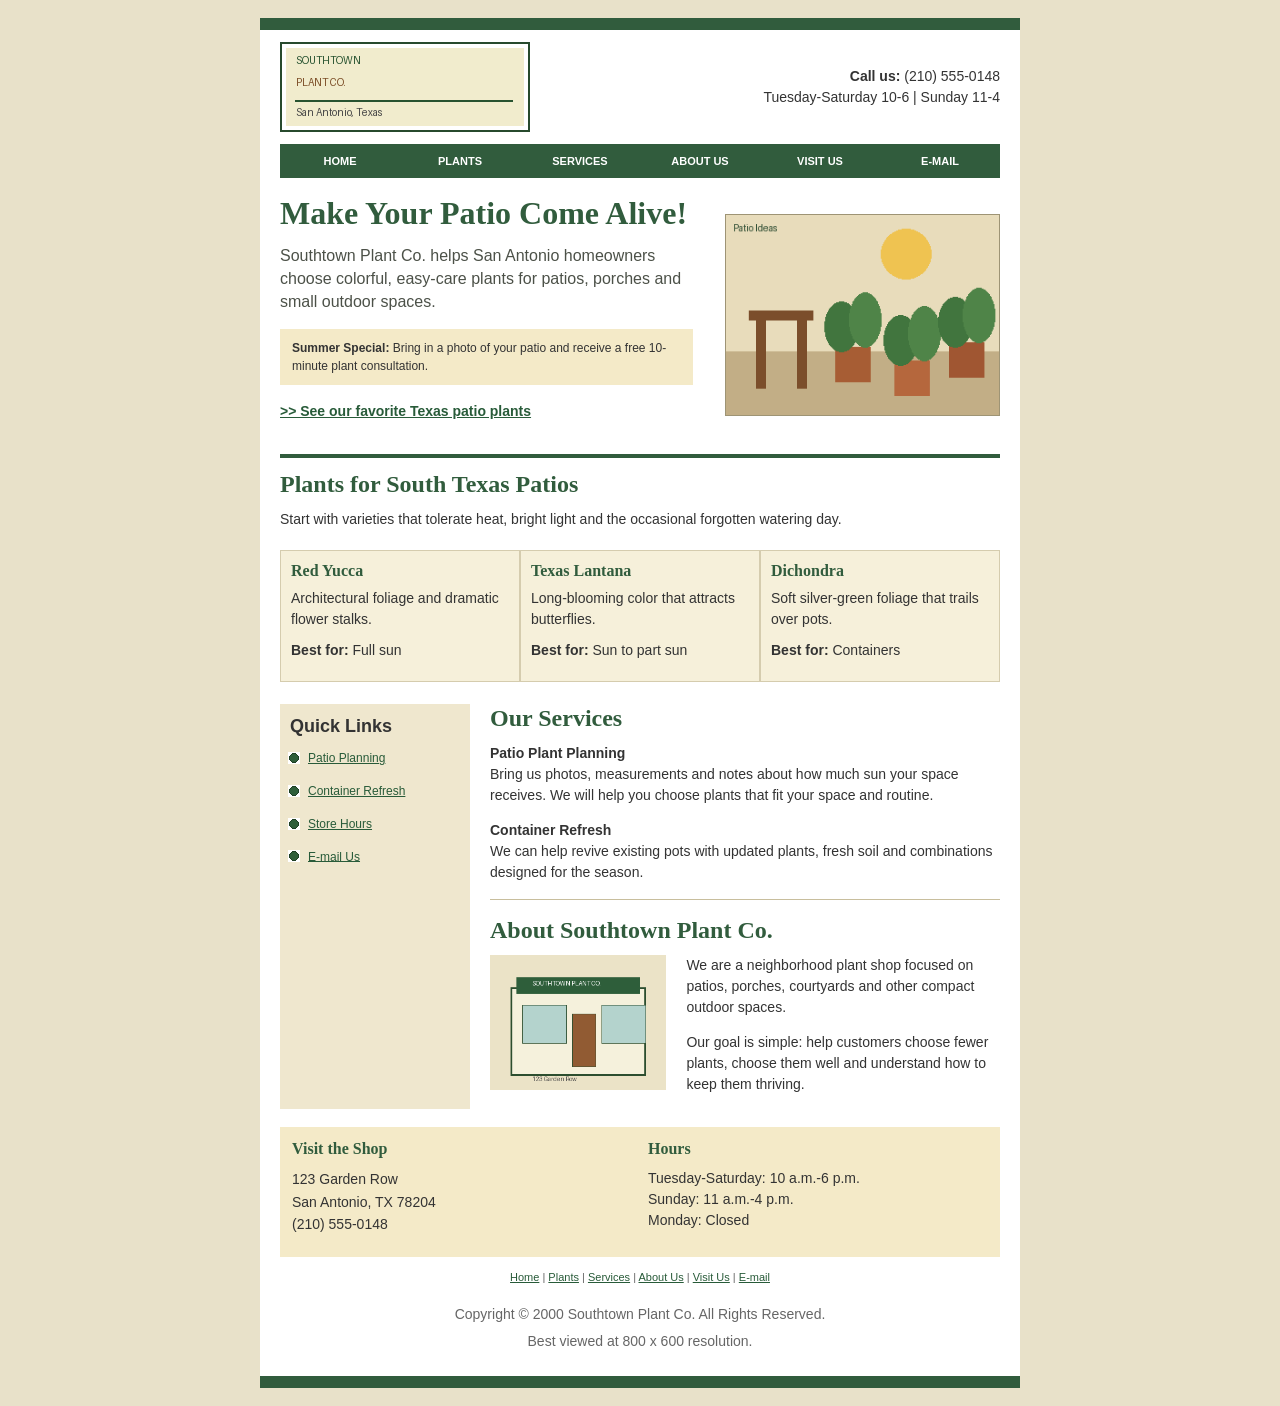
==== commit 5d688441: "index.html update Problem number one was the widths they were fixed making it difficult to scroll wh" ====
--- a/index.html
+++ b/index.html
@@ -17,7 +17,7 @@
       <header class="site-header">
         <div class="content-frame masthead">
           <a class="brand" href="index.html" aria-label="Southtown Plant Co. home">
-            <img src="images/logo.gif" width="250" height="90" alt="Southtown Plant Company">
+            <img src="images/logo.gif" alt="Southtown Plant Company">
           </a>
 
           <div class="contact-info" aria-label="Contact information">
@@ -57,7 +57,7 @@
           </div>
 
           <div class="hero-media">
-            <img src="images/patio.gif" width="300" height="220" alt="Sunny patio with potted plants and a chair" class="photo">
+            <img src="images/patio.gif" alt="Sunny patio with potted plants and a chair" class="photo">
           </div>
         </section>
 
@@ -94,10 +94,10 @@
           <aside class="quick-links" aria-labelledby="quick-links-heading">
             <h2 id="quick-links-heading">Quick Links</h2>
             <ul>
-              <li><img src="images/bullet.gif" width="12" height="12" alt="" aria-hidden="true"><a href="#services">Patio Planning</a></li>
-              <li><img src="images/bullet.gif" width="12" height="12" alt="" aria-hidden="true"><a href="#services">Container Refresh</a></li>
-              <li><img src="images/bullet.gif" width="12" height="12" alt="" aria-hidden="true"><a href="#visit">Store Hours</a></li>
-              <li><img src="images/bullet.gif" width="12" height="12" alt="" aria-hidden="true"><a href="mailto:hello@example.com">E-mail Us</a></li>
+              <li><img src="images/bullet.gif" alt="" aria-hidden="true"><a href="#services">Patio Planning</a></li>
+              <li><img src="images/bullet.gif" alt="" aria-hidden="true"><a href="#services">Container Refresh</a></li>
+              <li><img src="images/bullet.gif" alt="" aria-hidden="true"><a href="#visit">Store Hours</a></li>
+              <li><img src="images/bullet.gif" alt="" aria-hidden="true"><a href="mailto:hello@example.com">E-mail Us</a></li>
             </ul>
           </aside>
 
@@ -123,7 +123,7 @@
 
               <div class="about-layout">
                 <figure class="storefront-figure">
-                  <img src="images/storefront.gif" width="170" height="130" alt="Southtown Plant Company storefront">
+                  <img src="images/storefront.gif" alt="Southtown Plant Company storefront">
                 </figure>
 
                 <div class="about-copy">
--- a/css/site.css
+++ b/css/site.css
@@ -95,13 +95,13 @@
 }
 
 .page-shell {
-  width: 760px;
+  width: min(100% - 2rem, 760px);
   margin: 18px auto;
   background: var(--panel-bg);
 }
 
 .content-frame {
-  width: 720px;
+  width: min(100% - 2rem, 720px);
   margin: 0 auto;
 }
 
@@ -116,19 +116,24 @@
 }
 
 .masthead {
-  overflow: hidden;
+  display: flex;
+  align-items: center;
+  justify-content: space-between;
+  gap: 1.5rem;
+  padding: 0.75rem 0;
 }
 
 .brand {
-  float: left;
   display: block;
-  width: 270px;
+  flex: 0 1 250px;
+}
+
+.brand img {
+  width: 100%;
 }
 
 .contact-info {
-  float: right;
-  width: 450px;
-  padding-top: 30px;
+  flex: 1 1 260px;
   text-align: right;
   font-size: 12px;
 }
@@ -138,21 +143,20 @@
 }
 
 .main-nav {
-  width: 720px;
-  margin: 0 auto;
+  width: min(100% - 2rem, 720px);
+  margin-inline: auto;
 }
 
 .main-nav ul {
+  display: flex;
+  flex-wrap: wrap;
   list-style: none;
   margin: 0;
   padding: 0;
-  overflow: hidden;
 }
 
 .main-nav li {
-  float: left;
-  width: 120px;
-  height: 34px;
+  flex: 1 1 110px;
   background: var(--top-bar);
   text-align: center;
 }
@@ -162,7 +166,7 @@
   color: #ffffff;
   font-size: 11px;
   font-weight: 700;
-  line-height: 34px;
+  padding: 0.55rem 0.35rem;
   text-decoration: none;
   text-transform: uppercase;
 }
@@ -172,13 +176,15 @@
 }
 
 .hero {
-  overflow: hidden;
+  display: grid;
+  grid-template-columns: minmax(0, 1.5fr) minmax(180px, 1fr);
+  gap: 2rem;
+  align-items: center;
   padding-top: 16px;
 }
 
 .hero-copy {
-  float: left;
-  width: 420px;
+  min-width: 0;
 }
 
 .hero-copy h1,
@@ -231,12 +237,12 @@
 }
 
 .hero-media {
-  float: right;
-  width: 280px;
   text-align: right;
 }
 
 .photo {
+  width: 100%;
+  max-width: 300px;
   border: 1px solid #9e9475;
 }
 
@@ -247,24 +253,17 @@
 }
 
 .plant-grid {
+  display: grid;
+  grid-template-columns: repeat(3, minmax(0, 1fr));
   list-style: none;
   margin: 20px 0 0;
   padding: 0;
-  overflow: hidden;
 }
 
 .plant-item {
-  float: left;
-  width: 33.333%;
-  min-height: 160px;
   padding: 10px;
   background: #f6f0da;
   border: 1px solid var(--border);
-  border-left: none;
-}
-
-.plant-item:first-child {
-  border-left: 1px solid var(--border);
 }
 
 .plant-item h3 {
@@ -277,13 +276,13 @@
 }
 
 .content-columns {
-  overflow: hidden;
+  display: grid;
+  grid-template-columns: minmax(150px, 190px) minmax(0, 1fr);
+  gap: 20px;
   margin-top: 22px;
 }
 
 .quick-links {
-  float: left;
-  width: 190px;
   background: var(--soft);
 }
 
@@ -315,8 +314,7 @@
 }
 
 .services-column {
-  float: right;
-  width: 510px;
+  min-width: 0;
 }
 
 .rule {
@@ -326,18 +324,18 @@
 }
 
 .about-layout {
-  overflow: hidden;
+  display: flex;
+  align-items: flex-start;
+  gap: 10px;
 }
 
 .storefront-figure {
-  float: left;
-  width: 180px;
+  flex: 0 1 180px;
   margin: 0 10px 0 0;
 }
 
 .about-copy {
-  float: right;
-  width: 320px;
+  flex: 1 1 320px;
 }
 
 .visit-section {
@@ -347,12 +345,13 @@
 }
 
 .visit-grid {
-  overflow: hidden;
+  display: grid;
+  grid-template-columns: repeat(2, minmax(0, 1fr));
+  gap: 1rem;
 }
 
 .visit-card {
-  float: left;
-  width: 50%;
+  min-width: 0;
 }
 
 .visit-card address {
@@ -390,3 +389,41 @@
   white-space: nowrap;
   border: 0;
 }
+
+@media (max-width: 640px) {
+  .hero,
+  .content-columns,
+  .visit-grid {
+    grid-template-columns: 1fr;
+  }
+
+  .masthead {
+    align-items: flex-start;
+    flex-direction: column;
+  }
+
+  .brand {
+    flex-basis: auto;
+  }
+
+  .contact-info {
+    flex-basis: auto;
+    text-align: left;
+  }
+
+  .hero-media {
+    text-align: left;
+  }
+
+  .plant-grid {
+    grid-template-columns: 1fr;
+  }
+
+  .about-layout {
+    flex-direction: column;
+  }
+
+  .storefront-figure {
+    margin-right: 0;
+  }
+}
